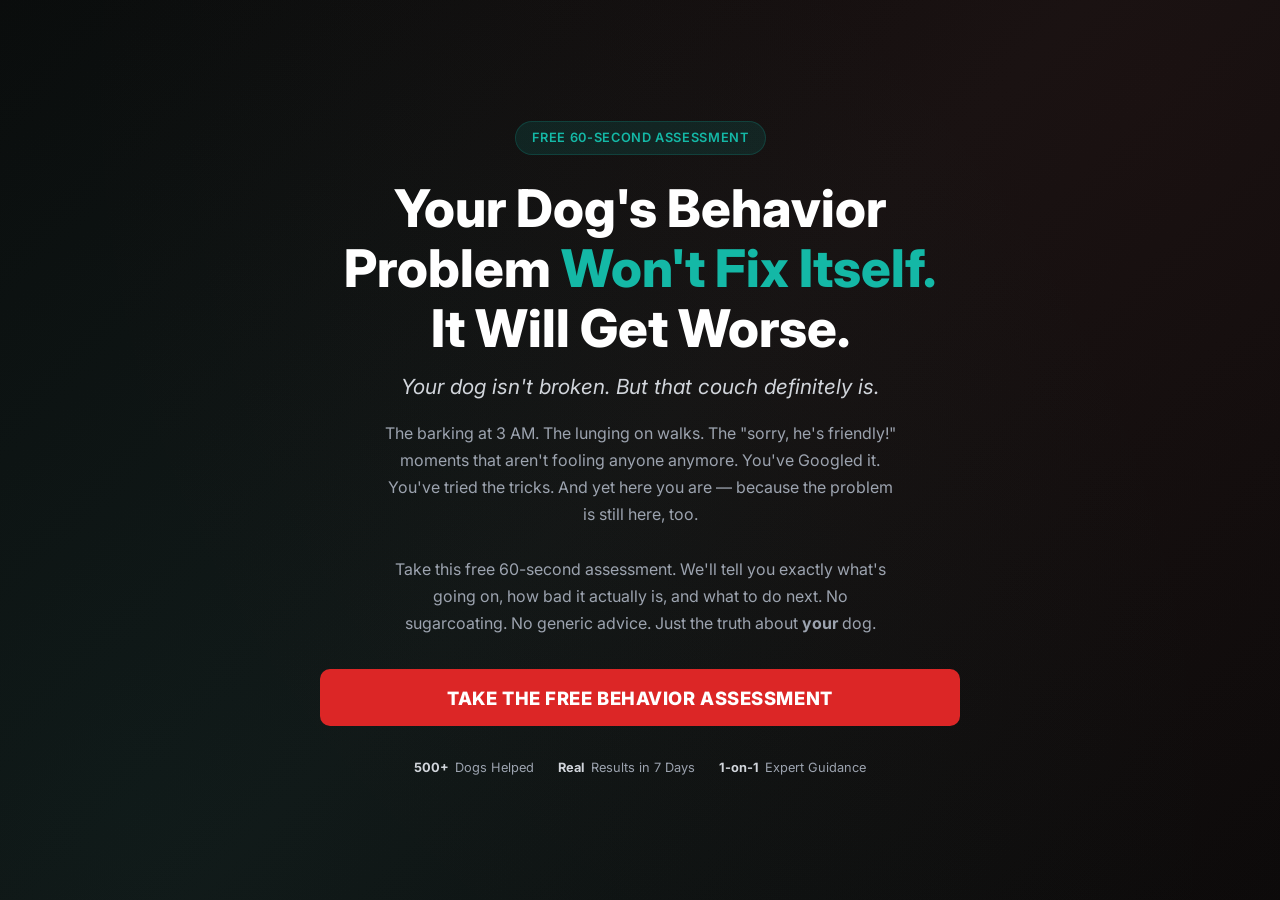
==== index.html @ a30e00c1 "Add interactive dog behavior lead magnet quiz Interactive single-page assessment that captures dog o" ====
<!DOCTYPE html>
<html lang="en">
<head>
  <meta charset="UTF-8">
  <meta name="viewport" content="width=device-width, initial-scale=1.0">
  <meta name="description" content="Free dog behavior assessment from Outlaws K9 Training. Discover your dog's risk score and get an immediate action plan.">
  <title>Free Behavior Assessment | Outlaws K9 Training</title>

  <!-- PLACEHOLDER: Replace with actual favicon -->
  <!-- <link rel="icon" href="assets/images/favicon.ico"> -->

  <!-- Google Fonts: Inter -->
  <link rel="preconnect" href="https://fonts.googleapis.com">
  <link rel="preconnect" href="https://fonts.gstatic.com" crossorigin>
  <link href="https://fonts.googleapis.com/css2?family=Inter:wght@400;600;700;800&display=swap" rel="stylesheet">

  <link rel="stylesheet" href="css/styles.css">
</head>
<body>

  <!-- ===== Section 1: Hero / Hook ===== -->
  <section id="hero" class="section active">
    <div class="hero-content">

      <!-- PLACEHOLDER: Replace with actual logo -->
      <!-- <img src="assets/images/logo.png" alt="Outlaws K9 Training" class="hero-logo"> -->

      <span class="hero-badge">Free 60-Second Assessment</span>

      <h1 class="hero-title">
        Your Dog's Behavior Problem <span class="highlight">Won't Fix Itself.</span><br>
        It Will Get Worse.
      </h1>

      <p class="hero-subtitle">Your dog isn't broken. But that couch definitely is.</p>

      <p class="hero-description">
        The barking at 3 AM. The lunging on walks. The "sorry, he's friendly!" moments that
        aren't fooling anyone anymore. You've Googled it. You've tried the tricks. And yet
        here you are — because the problem is still here, too.
        <br><br>
        Take this free 60-second assessment. We'll tell you exactly what's going on, how
        bad it actually is, and what to do next. No sugarcoating. No generic advice.
        Just the truth about <strong>your</strong> dog.
      </p>

      <div class="hero-cta-wrap">
        <button id="start-quiz-btn" class="btn btn-cta">
          Take the Free Behavior Assessment
        </button>
      </div>

      <div class="trust-badges">
        <span class="trust-badge"><strong>500+</strong> Dogs Helped</span>
        <span class="trust-badge"><strong>Real</strong> Results in 7 Days</span>
        <span class="trust-badge"><strong>1-on-1</strong> Expert Guidance</span>
      </div>
    </div>
  </section>

  <!-- ===== Section 2: Dog Info (Step 1/3) ===== -->
  <section id="dog-info" class="section">
    <div class="container">
      <div class="progress-container">
        <div class="progress-bar">
          <div class="progress-fill" class="progress-fill"></div>
        </div>
        <span class="progress-label" class="progress-label">Step 1 of 3</span>
      </div>

      <h2 class="question-title" style="text-align:center; margin-bottom:0.35rem;">Tell Us About Your Dog</h2>
      <p class="subtext" style="text-align:center; margin-bottom:1.75rem;">We need the basics before we can judge — er, assess — the situation.</p>

      <div id="dog-info-form">
        <!-- Populated by quiz-engine.js -->
      </div>
    </div>
  </section>

  <!-- ===== Section 3: Behavior Selection (Step 2/3) ===== -->
  <section id="quiz" class="section">
    <div class="container">
      <div class="progress-container">
        <div class="progress-bar">
          <div class="progress-fill" class="progress-fill"></div>
        </div>
        <span class="progress-label" class="progress-label">Step 2 of 3</span>
      </div>

      <div id="quiz-form">
        <!-- Populated by quiz-engine.js -->
      </div>
    </div>
  </section>

  <!-- ===== Section 4: Severity Context (Step 3/3) ===== -->
  <section id="severity" class="section">
    <div class="container">
      <div class="progress-container">
        <div class="progress-bar">
          <div class="progress-fill" class="progress-fill"></div>
        </div>
        <span class="progress-label" class="progress-label">Step 3 of 3</span>
      </div>

      <h2 class="question-title" style="text-align:center; margin-bottom:0.35rem;">A Few More Details</h2>
      <p class="subtext" style="text-align:center; margin-bottom:1.75rem;">Almost done. This is the part where we figure out how urgent this really is.</p>

      <div id="severity-form">
        <!-- Populated by quiz-engine.js -->
      </div>
    </div>
  </section>

  <!-- ===== Section 5: Personalized Results ===== -->
  <section id="results" class="section">
    <div id="results-content">
      <!-- Populated by results.js -->
    </div>
  </section>

  <!-- Scripts: data first, then engine, then results renderer -->
  <script src="js/quiz-data.js"></script>
  <script src="js/quiz-engine.js"></script>
  <script src="js/results.js"></script>

</body>
</html>
---- css/styles.css ----
/**
 * Outlaws K9 Training — Behavior Rescue Lead Magnet
 * Styles: Mobile-first, teal/black/red branding
 */

/* ===== Custom Properties ===== */
:root {
  --color-primary: #0d9488;
  --color-primary-dark: #0a7569;
  --color-primary-light: #14b8a6;
  --color-secondary: #0a0a0a;
  --color-accent: #dc2626;
  --color-accent-dark: #b91c1c;
  --color-white: #ffffff;
  --color-gray-50: #f9fafb;
  --color-gray-100: #f3f4f6;
  --color-gray-200: #e5e7eb;
  --color-gray-300: #d1d5db;
  --color-gray-400: #9ca3af;
  --color-gray-600: #4b5563;
  --color-gray-700: #374151;
  --color-gray-800: #1f2937;
  --color-gray-900: #111827;
  --color-yellow: #eab308;
  --color-orange: #f97316;

  --font-sans: 'Inter', -apple-system, BlinkMacSystemFont, 'Segoe UI', sans-serif;
  --font-display: 'Inter', -apple-system, BlinkMacSystemFont, 'Segoe UI', sans-serif;

  --radius-sm: 6px;
  --radius-md: 10px;
  --radius-lg: 16px;
  --radius-xl: 24px;

  --shadow-sm: 0 1px 3px rgba(0,0,0,0.12);
  --shadow-md: 0 4px 12px rgba(0,0,0,0.15);
  --shadow-lg: 0 8px 30px rgba(0,0,0,0.2);

  --transition: 0.3s ease;
}

/* ===== Reset & Base ===== */
*, *::before, *::after {
  box-sizing: border-box;
  margin: 0;
  padding: 0;
}

html {
  font-size: 16px;
  scroll-behavior: smooth;
  -webkit-font-smoothing: antialiased;
}

body {
  font-family: var(--font-sans);
  background: var(--color-secondary);
  color: var(--color-white);
  line-height: 1.6;
  min-height: 100vh;
}

/* ===== Section Visibility ===== */
.section {
  display: none;
  min-height: 100vh;
  padding: 2rem 1rem;
}

.section.active {
  display: flex;
  flex-direction: column;
  align-items: center;
  justify-content: center;
  animation: fadeIn 0.4s ease;
}

@keyframes fadeIn {
  from { opacity: 0; transform: translateY(10px); }
  to { opacity: 1; transform: translateY(0); }
}

/* ===== Container ===== */
.container {
  width: 100%;
  max-width: 640px;
  margin: 0 auto;
  padding: 0 1rem;
}

/* ===== Hero Section ===== */
#hero {
  text-align: center;
  padding: 3rem 1.5rem;
  background: linear-gradient(135deg, var(--color-secondary) 0%, #111 50%, var(--color-secondary) 100%);
  position: relative;
  overflow: hidden;
}

#hero::before {
  content: '';
  position: absolute;
  top: -50%;
  left: -50%;
  width: 200%;
  height: 200%;
  background: radial-gradient(circle at 30% 70%, rgba(13, 148, 136, 0.08) 0%, transparent 50%),
              radial-gradient(circle at 70% 30%, rgba(220, 38, 38, 0.05) 0%, transparent 50%);
  pointer-events: none;
}

.hero-content {
  position: relative;
  z-index: 1;
  max-width: 640px;
  margin: 0 auto;
}

.hero-badge {
  display: inline-block;
  background: rgba(13, 148, 136, 0.15);
  color: var(--color-primary-light);
  padding: 0.35rem 1rem;
  border-radius: 50px;
  font-size: 0.8rem;
  font-weight: 600;
  text-transform: uppercase;
  letter-spacing: 0.05em;
  margin-bottom: 1.5rem;
  border: 1px solid rgba(13, 148, 136, 0.25);
}

.hero-title {
  font-family: var(--font-display);
  font-size: 2rem;
  font-weight: 800;
  line-height: 1.15;
  margin-bottom: 0.75rem;
  color: var(--color-white);
}

.hero-title .highlight {
  color: var(--color-primary-light);
}

.hero-subtitle {
  font-size: 1.15rem;
  color: var(--color-gray-300);
  margin-bottom: 1rem;
  font-style: italic;
}

.hero-description {
  font-size: 1rem;
  color: var(--color-gray-400);
  margin-bottom: 2rem;
  max-width: 520px;
  margin-left: auto;
  margin-right: auto;
  line-height: 1.7;
}

.hero-cta-wrap {
  margin-bottom: 2rem;
}

.trust-badges {
  display: flex;
  justify-content: center;
  gap: 1.5rem;
  flex-wrap: wrap;
  margin-top: 1rem;
}

.trust-badge {
  display: flex;
  align-items: center;
  gap: 0.4rem;
  font-size: 0.8rem;
  color: var(--color-gray-400);
}

.trust-badge strong {
  color: var(--color-gray-300);
}

/* ===== Progress Bar ===== */
.progress-container {
  width: 100%;
  max-width: 640px;
  margin-bottom: 2rem;
}

.progress-bar {
  height: 6px;
  background: var(--color-gray-800);
  border-radius: 3px;
  overflow: hidden;
  margin-bottom: 0.5rem;
}

.progress-fill {
  height: 100%;
  background: var(--color-primary);
  border-radius: 3px;
  transition: width 0.5s ease;
  width: 0%;
}

.progress-label {
  font-size: 0.8rem;
  color: var(--color-gray-400);
  text-align: right;
}

/* ===== Form Elements ===== */
.form-group {
  margin-bottom: 1.75rem;
  text-align: left;
}

.form-group label:not(.radio-option):not(.checkbox-option) {
  display: block;
  font-size: 1.05rem;
  font-weight: 600;
  color: var(--color-white);
  margin-bottom: 0.35rem;
}

.subtext {
  font-size: 0.85rem;
  color: var(--color-gray-400);
  margin-bottom: 0.75rem;
  font-style: italic;
}

input[type="text"],
input[type="email"] {
  width: 100%;
  padding: 0.85rem 1rem;
  font-size: 1rem;
  font-family: var(--font-sans);
  background: var(--color-gray-800);
  border: 2px solid var(--color-gray-700);
  border-radius: var(--radius-md);
  color: var(--color-white);
  transition: border-color var(--transition);
  outline: none;
}

input[type="text"]:focus,
input[type="email"]:focus {
  border-color: var(--color-primary);
}

input[type="text"]::placeholder,
input[type="email"]::placeholder {
  color: var(--color-gray-600);
}

/* ===== Radio & Checkbox Options ===== */
.radio-options,
.checkbox-options {
  display: flex;
  flex-direction: column;
  gap: 0.6rem;
}

.radio-option,
.checkbox-option {
  display: flex;
  align-items: center;
  gap: 0.75rem;
  padding: 0.85rem 1rem;
  background: var(--color-gray-800);
  border: 2px solid var(--color-gray-700);
  border-radius: var(--radius-md);
  cursor: pointer;
  transition: all var(--transition);
  font-size: 0.95rem;
  color: var(--color-gray-200);
}

.radio-option:hover,
.checkbox-option:hover {
  border-color: var(--color-primary);
  background: rgba(13, 148, 136, 0.05);
}

.radio-option.selected,
.checkbox-option.selected {
  border-color: var(--color-primary);
  background: rgba(13, 148, 136, 0.1);
  color: var(--color-white);
}

.radio-option input,
.checkbox-option input {
  accent-color: var(--color-primary);
  width: 18px;
  height: 18px;
  flex-shrink: 0;
}

.option-icon {
  font-size: 1.1rem;
  flex-shrink: 0;
}

.option-text {
  flex: 1;
}

/* ===== Selection Count ===== */
.selection-count {
  font-size: 0.85rem;
  color: var(--color-primary-light);
  font-weight: 600;
  margin-bottom: 0.75rem;
}

/* ===== Question Titles ===== */
.question-title {
  font-size: 1.4rem;
  font-weight: 700;
  color: var(--color-white);
  margin-bottom: 0.35rem;
}

.question-title-sm {
  font-size: 1.1rem;
  font-weight: 600;
  color: var(--color-white);
  margin-bottom: 0.25rem;
}

/* ===== Buttons ===== */
.btn {
  display: inline-flex;
  align-items: center;
  justify-content: center;
  padding: 0.85rem 2rem;
  font-size: 1rem;
  font-weight: 700;
  font-family: var(--font-sans);
  border: none;
  border-radius: var(--radius-md);
  cursor: pointer;
  transition: all var(--transition);
  text-decoration: none;
  gap: 0.5rem;
}

.btn-primary {
  background: var(--color-primary);
  color: var(--color-white);
}

.btn-primary:hover {
  background: var(--color-primary-dark);
  transform: translateY(-1px);
  box-shadow: var(--shadow-md);
}

.btn-secondary {
  background: transparent;
  color: var(--color-gray-300);
  border: 2px solid var(--color-gray-600);
}

.btn-secondary:hover {
  border-color: var(--color-gray-400);
  color: var(--color-white);
}

.btn-large {
  padding: 1rem 2.5rem;
  font-size: 1.1rem;
}

.btn-cta {
  display: block;
  width: 100%;
  padding: 1.1rem 2rem;
  font-size: 1.15rem;
  font-weight: 800;
  background: var(--color-accent);
  color: var(--color-white);
  text-align: center;
  border-radius: var(--radius-md);
  text-transform: uppercase;
  letter-spacing: 0.03em;
  margin: 1.5rem 0;
}

.btn-cta:hover {
  background: var(--color-accent-dark);
  transform: translateY(-2px);
  box-shadow: 0 4px 20px rgba(220, 38, 38, 0.4);
}

.btn-email {
  background: var(--color-primary);
  color: var(--color-white);
  padding: 0.85rem 1.5rem;
  white-space: nowrap;
}

.btn-email:hover {
  background: var(--color-primary-dark);
}

.btn-success {
  background: var(--color-primary) !important;
  opacity: 0.8;
}

/* ===== Quiz Navigation ===== */
.quiz-nav {
  display: flex;
  justify-content: space-between;
  align-items: center;
  margin-top: 2rem;
  gap: 1rem;
}

/* ===== Shake Animation ===== */
@keyframes shake {
  0%, 100% { transform: translateX(0); }
  10%, 30%, 50%, 70%, 90% { transform: translateX(-4px); }
  20%, 40%, 60%, 80% { transform: translateX(4px); }
}

.shake {
  animation: shake 0.6s ease;
  border-color: var(--color-accent) !important;
}

/* ===== Results Section ===== */
#results {
  justify-content: flex-start;
  padding-top: 2rem;
}

#results-content {
  width: 100%;
  max-width: 720px;
  margin: 0 auto;
}

.results-header {
  text-align: center;
  margin-bottom: 2rem;
}

.results-title {
  font-size: 1.6rem;
  font-weight: 800;
  margin-bottom: 0.5rem;
}

.dog-name-highlight {
  color: var(--color-primary-light);
}

.results-subtitle {
  font-size: 1rem;
  color: var(--color-gray-400);
  font-style: italic;
}

/* ===== Risk Gauge ===== */
.gauge-container {
  text-align: center;
  margin-bottom: 2rem;
}

.gauge {
  width: 220px;
  height: 110px;
  margin: 0 auto;
  overflow: hidden;
  position: relative;
}

.gauge-body {
  width: 100%;
  height: 0;
  padding-bottom: 50%;
  background: var(--color-gray-800);
  border-top-left-radius: 110px;
  border-top-right-radius: 110px;
  position: relative;
  overflow: hidden;
}

.gauge-fill {
  position: absolute;
  top: 100%;
  left: 0;
  width: inherit;
  height: 100%;
  background: linear-gradient(90deg, var(--color-yellow), var(--color-orange), var(--color-accent));
  transform-origin: center top;
  transform: rotate(-90deg);
  transition: transform 0.1s linear;
}

.gauge-cover {
  width: 75%;
  height: 150%;
  background: var(--color-secondary);
  border-radius: 50%;
  position: absolute;
  top: 25%;
  left: 50%;
  transform: translateX(-50%);
  display: flex;
  align-items: center;
  justify-content: center;
  padding-top: 1.5rem;
}

.gauge-percentage {
  font-size: 2.2rem;
  font-weight: 800;
  color: var(--color-white);
}

.gauge-label-wrap {
  text-align: center;
  margin-top: 0.75rem;
}

.gauge-risk-label {
  display: inline-block;
  padding: 0.4rem 1.25rem;
  border-radius: 50px;
  font-size: 0.9rem;
  font-weight: 700;
  text-transform: uppercase;
  letter-spacing: 0.05em;
}

.gauge-risk-label.moderate {
  background: rgba(234, 179, 8, 0.15);
  color: var(--color-yellow);
  border: 1px solid rgba(234, 179, 8, 0.3);
}

.gauge-risk-label.high {
  background: rgba(249, 115, 22, 0.15);
  color: var(--color-orange);
  border: 1px solid rgba(249, 115, 22, 0.3);
}

.gauge-risk-label.critical {
  background: rgba(220, 38, 38, 0.15);
  color: var(--color-accent);
  border: 1px solid rgba(220, 38, 38, 0.3);
}

/* ===== Breed Warning ===== */
.breed-warning {
  display: flex;
  gap: 1rem;
  background: rgba(220, 38, 38, 0.08);
  border: 1px solid rgba(220, 38, 38, 0.25);
  border-radius: var(--radius-md);
  padding: 1.25rem;
  margin-bottom: 2rem;
}

.warning-icon {
  font-size: 1.5rem;
  flex-shrink: 0;
}

.warning-content strong {
  display: block;
  color: var(--color-accent);
  margin-bottom: 0.4rem;
  font-size: 0.95rem;
}

.warning-content p {
  font-size: 0.9rem;
  color: var(--color-gray-300);
  line-height: 1.6;
}

/* ===== Behavior Cards ===== */
.behavior-cards-section {
  margin-bottom: 2rem;
}

.section-heading {
  font-size: 1.4rem;
  font-weight: 700;
  color: var(--color-white);
  margin-bottom: 0.4rem;
}

.section-intro {
  font-size: 0.95rem;
  color: var(--color-gray-400);
  margin-bottom: 1.5rem;
}

.behavior-card {
  background: var(--color-gray-900);
  border: 1px solid var(--color-gray-700);
  border-radius: var(--radius-lg);
  padding: 1.5rem;
  margin-bottom: 1.5rem;
  transition: border-color var(--transition);
}

.behavior-card:hover {
  border-color: var(--color-primary);
}

.card-header {
  display: flex;
  align-items: flex-start;
  gap: 1rem;
  margin-bottom: 1.25rem;
}

.card-number {
  display: flex;
  align-items: center;
  justify-content: center;
  width: 36px;
  height: 36px;
  background: var(--color-primary);
  color: var(--color-white);
  border-radius: 50%;
  font-size: 0.85rem;
  font-weight: 800;
  flex-shrink: 0;
}

.card-title {
  font-size: 1.2rem;
  font-weight: 700;
  color: var(--color-white);
  margin-bottom: 0.15rem;
}

.card-subtitle {
  font-size: 0.85rem;
  color: var(--color-gray-400);
  font-style: italic;
}

.card-consequence {
  margin-bottom: 1.25rem;
}

.card-consequence h4,
.card-actions h4 {
  font-size: 0.85rem;
  font-weight: 700;
  text-transform: uppercase;
  letter-spacing: 0.06em;
  color: var(--color-primary-light);
  margin-bottom: 0.5rem;
}

.card-consequence p {
  font-size: 0.95rem;
  color: var(--color-gray-300);
  line-height: 1.7;
}

.card-actions {
  margin-bottom: 1.25rem;
}

.card-actions ol {
  padding-left: 1.25rem;
}

.card-actions li {
  font-size: 0.9rem;
  color: var(--color-gray-300);
  margin-bottom: 0.6rem;
  line-height: 1.6;
}

.card-actions li::marker {
  color: var(--color-primary);
  font-weight: 700;
}

.card-escalation {
  display: flex;
  gap: 0.75rem;
  background: rgba(220, 38, 38, 0.06);
  border-left: 3px solid var(--color-accent);
  padding: 1rem;
  border-radius: 0 var(--radius-sm) var(--radius-sm) 0;
}

.escalation-icon {
  flex-shrink: 0;
  font-size: 1.1rem;
}

.card-escalation p {
  font-size: 0.85rem;
  color: var(--color-gray-300);
  line-height: 1.6;
}

/* ===== Escalation Block ===== */
.escalation-block {
  background: linear-gradient(135deg, rgba(13, 148, 136, 0.08) 0%, rgba(220, 38, 38, 0.06) 100%);
  border: 1px solid var(--color-gray-700);
  border-radius: var(--radius-lg);
  padding: 2rem;
  text-align: center;
  margin-bottom: 2rem;
}

.escalation-title {
  font-size: 1.3rem;
  font-weight: 800;
  color: var(--color-white);
  margin-bottom: 0.75rem;
}

.escalation-text {
  font-size: 1rem;
  color: var(--color-gray-300);
  line-height: 1.8;
  max-width: 580px;
  margin: 0 auto;
}

/* ===== CTA Block ===== */
.cta-block {
  margin-bottom: 2rem;
}

.cta-inner {
  background: linear-gradient(135deg, #0f1419 0%, #111827 100%);
  border: 2px solid var(--color-primary);
  border-radius: var(--radius-xl);
  padding: 2.5rem 1.5rem;
  text-align: center;
}

.cta-title {
  font-size: 1.6rem;
  font-weight: 800;
  color: var(--color-white);
  margin-bottom: 0.35rem;
}

.cta-subtitle {
  font-size: 1rem;
  color: var(--color-gray-400);
  font-style: italic;
  margin-bottom: 1.25rem;
}

.cta-description p {
  font-size: 0.95rem;
  color: var(--color-gray-300);
  line-height: 1.7;
  margin-bottom: 1.25rem;
}

.cta-features {
  list-style: none;
  text-align: left;
  margin-bottom: 1.5rem;
  padding: 0;
}

.cta-features li {
  padding: 0.5rem 0;
  padding-left: 1.75rem;
  position: relative;
  font-size: 0.95rem;
  color: var(--color-gray-200);
}

.cta-features li::before {
  content: '✓';
  position: absolute;
  left: 0;
  color: var(--color-primary-light);
  font-weight: 700;
}

.cta-urgency {
  background: rgba(220, 38, 38, 0.08);
  border: 1px solid rgba(220, 38, 38, 0.2);
  border-radius: var(--radius-md);
  padding: 1rem;
  margin-bottom: 0.5rem;
}

.urgency-text {
  font-size: 1rem;
  color: var(--color-white);
  margin-bottom: 0.25rem;
}

.urgency-text strong {
  color: var(--color-accent);
}

.urgency-subtext {
  font-size: 0.8rem;
  color: var(--color-gray-400);
}

/* ===== Trust Stats ===== */
.cta-trust {
  display: flex;
  justify-content: center;
  gap: 2rem;
  margin-top: 1.5rem;
  flex-wrap: wrap;
}

.trust-item {
  text-align: center;
}

.trust-number {
  display: block;
  font-size: 1.3rem;
  font-weight: 800;
  color: var(--color-primary-light);
}

.trust-label {
  font-size: 0.75rem;
  color: var(--color-gray-400);
  text-transform: uppercase;
  letter-spacing: 0.04em;
}

/* ===== Testimonial ===== */
.testimonial {
  margin-top: 1.5rem;
  padding-top: 1.5rem;
  border-top: 1px solid var(--color-gray-700);
}

.testimonial-text {
  font-size: 0.95rem;
  color: var(--color-gray-300);
  font-style: italic;
  line-height: 1.6;
  margin-bottom: 0.5rem;
}

.testimonial-author {
  font-size: 0.8rem;
  color: var(--color-gray-500);
  font-weight: 600;
}

/* ===== Email Capture ===== */
.email-capture {
  margin-bottom: 3rem;
}

.email-inner {
  background: var(--color-gray-900);
  border: 1px solid var(--color-gray-700);
  border-radius: var(--radius-lg);
  padding: 2rem 1.5rem;
  text-align: center;
}

.email-inner h3 {
  font-size: 1.15rem;
  font-weight: 700;
  color: var(--color-white);
  margin-bottom: 0.5rem;
}

.email-inner > p {
  font-size: 0.9rem;
  color: var(--color-gray-400);
  margin-bottom: 1.25rem;
  line-height: 1.6;
}

.email-form {
  display: flex;
  gap: 0.75rem;
  max-width: 480px;
  margin: 0 auto 0.75rem;
}

.email-input {
  flex: 1;
  min-width: 0;
}

.email-note {
  font-size: 0.8rem;
  color: var(--color-gray-500);
  font-style: italic;
}

/* ===== Responsive ===== */

/* Tablet */
@media (min-width: 768px) {
  .hero-title {
    font-size: 2.75rem;
  }

  .hero-subtitle {
    font-size: 1.3rem;
  }

  .section {
    padding: 3rem 2rem;
  }

  .results-title {
    font-size: 2rem;
  }

  .gauge {
    width: 280px;
    height: 140px;
  }

  .gauge-body {
    border-top-left-radius: 140px;
    border-top-right-radius: 140px;
  }

  .gauge-percentage {
    font-size: 2.8rem;
  }

  .cta-inner {
    padding: 3rem 2.5rem;
  }
}

/* Desktop */
@media (min-width: 1024px) {
  .hero-title {
    font-size: 3.25rem;
  }

  #results-content {
    max-width: 800px;
  }

  .cta-trust {
    gap: 3rem;
  }
}

/* Small screens: stack email form */
@media (max-width: 480px) {
  .email-form {
    flex-direction: column;
  }

  .btn-cta {
    font-size: 1rem;
    padding: 1rem 1.5rem;
  }

  .cta-trust {
    gap: 1rem;
  }

  .quiz-nav {
    flex-direction: column-reverse;
  }

  .quiz-nav .btn {
    width: 100%;
  }
}
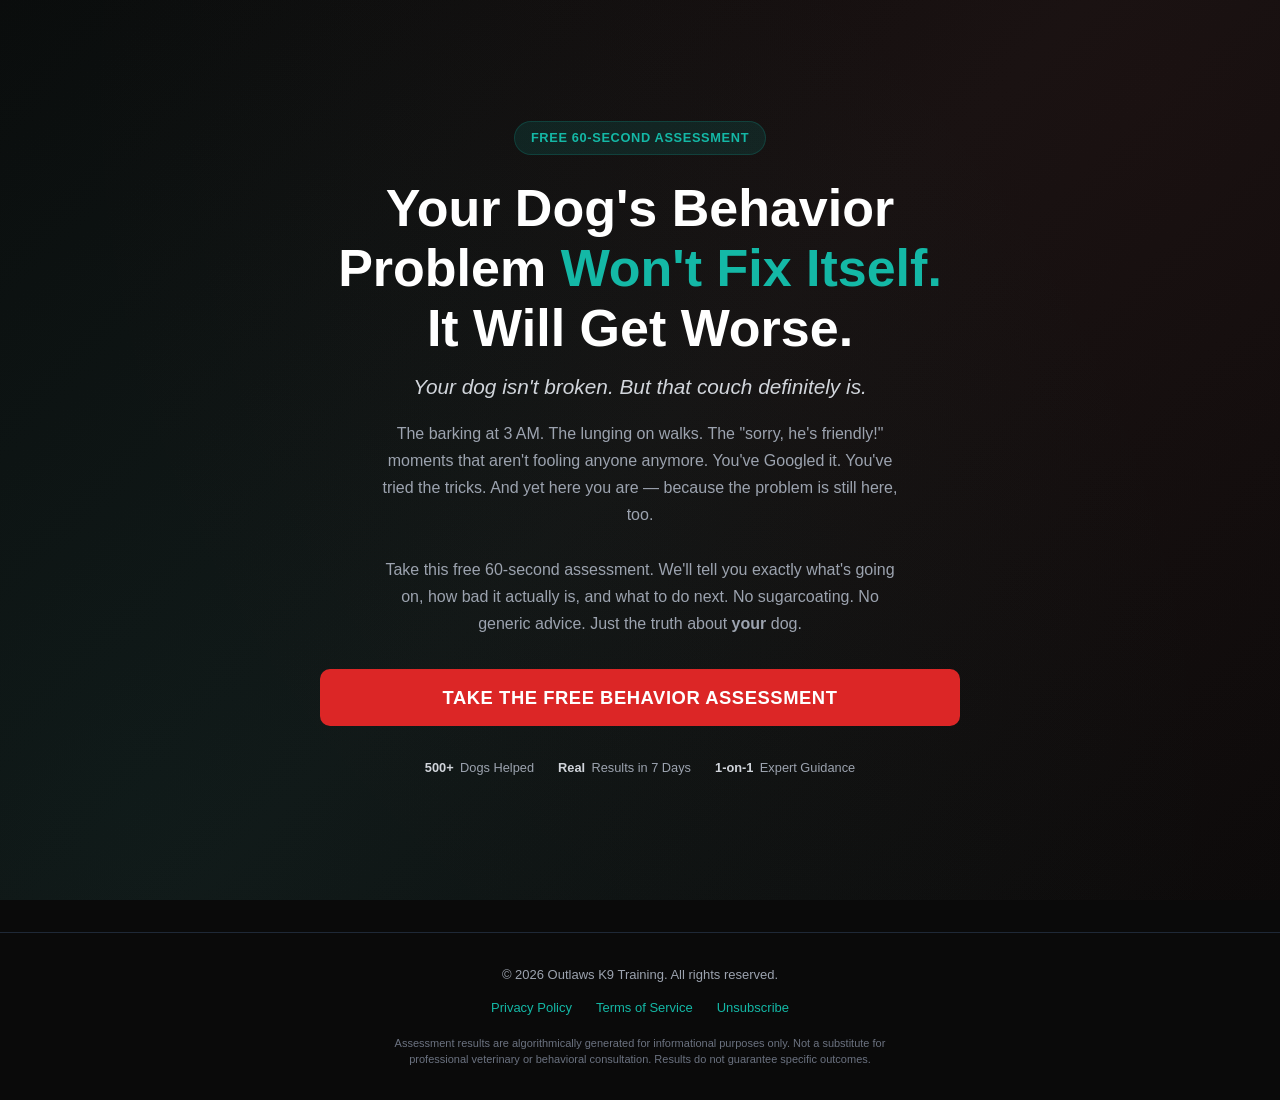
==== commit 31438660: "Add TCPA/CAN-SPAM/DNC compliance layer and security hardening Implement comprehensive regulatory com" ====
--- a/index.html
+++ b/index.html
@@ -8,6 +8,9 @@
 
   <!-- PLACEHOLDER: Replace with actual favicon -->
   <!-- <link rel="icon" href="assets/images/favicon.ico"> -->
+
+  <!-- Security: CSP meta tag fallback (primary headers in _headers file) -->
+  <meta http-equiv="Content-Security-Policy" content="default-src 'self'; script-src 'self'; style-src 'self' https://fonts.googleapis.com 'unsafe-inline'; font-src https://fonts.gstatic.com; connect-src 'self' https://*.supabase.co; img-src 'self' data:; frame-ancestors 'none';">
 
   <!-- Google Fonts: Inter -->
   <link rel="preconnect" href="https://fonts.googleapis.com">
@@ -119,10 +122,24 @@
     </div>
   </section>
 
-  <!-- Scripts: data first, then engine, then results renderer -->
+  <!-- Site Footer -->
+  <footer class="site-footer">
+    <div class="footer-content">
+      <p class="footer-brand">&copy; 2026 Outlaws K9 Training. All rights reserved.</p>
+      <nav class="footer-links">
+        <a href="privacy-policy.html">Privacy Policy</a>
+        <a href="terms-of-service.html">Terms of Service</a>
+        <a href="unsubscribe.html">Unsubscribe</a>
+      </nav>
+      <p class="footer-disclaimer">Assessment results are algorithmically generated for informational purposes only. Not a substitute for professional veterinary or behavioral consultation. Results do not guarantee specific outcomes.</p>
+    </div>
+  </footer>
+
+  <!-- Scripts: data first, then engine, then results renderer, then compliance -->
   <script src="js/quiz-data.js"></script>
   <script src="js/quiz-engine.js"></script>
   <script src="js/results.js"></script>
+  <script src="js/compliance.js"></script>
 
 </body>
 </html>
--- a/css/styles.css
+++ b/css/styles.css
@@ -475,7 +475,7 @@
   margin-bottom: 2rem;
 }
 
-.gauge {
+.gauge-arc {
   width: 220px;
   height: 110px;
   margin: 0 auto;
@@ -506,30 +506,20 @@
   transition: transform 0.1s linear;
 }
 
-.gauge-cover {
-  width: 75%;
-  height: 150%;
-  background: var(--color-secondary);
-  border-radius: 50%;
-  position: absolute;
-  top: 25%;
-  left: 50%;
-  transform: translateX(-50%);
-  display: flex;
+/* Percentage + label displayed below the arc — no clipping */
+.gauge-stats {
+  display: flex;
+  flex-direction: column;
   align-items: center;
-  justify-content: center;
-  padding-top: 1.5rem;
+  gap: 0.5rem;
+  margin-top: 0.75rem;
 }
 
 .gauge-percentage {
-  font-size: 2.2rem;
+  font-size: 2.8rem;
   font-weight: 800;
   color: var(--color-white);
-}
-
-.gauge-label-wrap {
-  text-align: center;
-  margin-top: 0.75rem;
+  line-height: 1;
 }
 
 .gauge-risk-label {
@@ -932,7 +922,7 @@
     font-size: 2rem;
   }
 
-  .gauge {
+  .gauge-arc {
     width: 280px;
     height: 140px;
   }
@@ -989,3 +979,376 @@
     width: 100%;
   }
 }
+
+/* ============================================================
+   COMPLIANCE & LEGAL STYLES
+   Lead capture form, consent checkboxes, legal pages, footer
+   ============================================================ */
+
+/* --- Lead Capture Form --- */
+
+.lead-form {
+  display: flex;
+  flex-direction: column;
+  gap: 1rem;
+}
+
+.form-group {
+  display: flex;
+  flex-direction: column;
+  gap: 0.375rem;
+}
+
+.form-label {
+  font-size: 0.875rem;
+  font-weight: 600;
+  color: #d1d5db;
+}
+
+.form-label .required {
+  color: #dc2626;
+}
+
+.form-label .optional {
+  font-weight: 400;
+  color: #9ca3af;
+  font-size: 0.8125rem;
+}
+
+.form-input {
+  padding: 0.75rem 1rem;
+  border: 1px solid #374151;
+  border-radius: 0.5rem;
+  background: #111827;
+  color: #f9fafb;
+  font-size: 1rem;
+  font-family: "Inter", sans-serif;
+  transition: border-color 0.2s;
+}
+
+.form-input:focus {
+  outline: none;
+  border-color: #0d9488;
+  box-shadow: 0 0 0 2px rgba(13, 148, 136, 0.25);
+}
+
+/* Honeypot field — invisible to real users */
+.ohnohoney {
+  opacity: 0;
+  position: absolute;
+  top: 0;
+  left: 0;
+  height: 0;
+  width: 0;
+  z-index: -1;
+  overflow: hidden;
+  pointer-events: none;
+}
+
+/* --- Consent Checkboxes --- */
+
+.consent-group {
+  padding: 0.75rem 0;
+}
+
+.consent-label {
+  display: flex;
+  align-items: flex-start;
+  gap: 0.75rem;
+  cursor: pointer;
+  line-height: 1.5;
+}
+
+.consent-label input[type="checkbox"] {
+  margin-top: 0.25rem;
+  min-width: 18px;
+  min-height: 18px;
+  accent-color: #0d9488;
+  cursor: pointer;
+}
+
+.consent-text {
+  font-size: 0.8125rem;
+  color: #d1d5db;
+  line-height: 1.55;
+}
+
+.consent-text a {
+  color: #14b8a6;
+  text-decoration: underline;
+}
+
+.consent-text strong {
+  color: #f9fafb;
+}
+
+.sms-consent-group {
+  background: rgba(13, 148, 136, 0.06);
+  border: 1px solid #1f2937;
+  border-radius: 0.5rem;
+  padding: 0.875rem;
+}
+
+/* --- Form Error & Legal Links --- */
+
+.form-error {
+  display: none;
+  color: #dc2626;
+  font-size: 0.875rem;
+  font-weight: 500;
+  padding: 0.5rem 0;
+}
+
+.legal-links {
+  font-size: 0.75rem;
+  color: #9ca3af;
+  text-align: center;
+  margin-top: 0.5rem;
+}
+
+.legal-links a {
+  color: #14b8a6;
+  text-decoration: underline;
+}
+
+.ai-disclaimer {
+  font-size: 0.6875rem;
+  color: #6b7280;
+  text-align: center;
+  margin-top: 1rem;
+  line-height: 1.5;
+  font-style: italic;
+}
+
+/* --- Site Footer --- */
+
+.site-footer {
+  background: #0a0a0a;
+  border-top: 1px solid #1f2937;
+  padding: 2rem 1.5rem;
+  margin-top: 2rem;
+}
+
+.footer-content {
+  max-width: 640px;
+  margin: 0 auto;
+  text-align: center;
+}
+
+.footer-brand {
+  font-size: 0.8125rem;
+  color: #9ca3af;
+  margin-bottom: 0.75rem;
+}
+
+.footer-links {
+  display: flex;
+  justify-content: center;
+  gap: 1.5rem;
+  flex-wrap: wrap;
+  margin-bottom: 1rem;
+}
+
+.footer-links a {
+  font-size: 0.8125rem;
+  color: #14b8a6;
+  text-decoration: none;
+  transition: color 0.2s;
+}
+
+.footer-links a:hover {
+  color: #0d9488;
+  text-decoration: underline;
+}
+
+.footer-disclaimer {
+  font-size: 0.6875rem;
+  color: #6b7280;
+  line-height: 1.5;
+  max-width: 500px;
+  margin: 0 auto;
+}
+
+/* ============================================================
+   LEGAL PAGES (Privacy, Terms, Unsubscribe)
+   ============================================================ */
+
+.legal-page {
+  background: #0a0a0a;
+  color: #d1d5db;
+  min-height: 100vh;
+}
+
+.legal-container {
+  max-width: 720px;
+  margin: 0 auto;
+  padding: 2rem 1.5rem 3rem;
+}
+
+.legal-nav {
+  margin-bottom: 2rem;
+}
+
+.legal-back {
+  color: #14b8a6;
+  text-decoration: none;
+  font-size: 0.875rem;
+  font-weight: 600;
+}
+
+.legal-back:hover {
+  text-decoration: underline;
+}
+
+.legal-page h1 {
+  font-size: 2rem;
+  font-weight: 800;
+  color: #f9fafb;
+  margin-bottom: 0.5rem;
+}
+
+.legal-updated {
+  font-size: 0.875rem;
+  color: #9ca3af;
+  margin-bottom: 2rem;
+}
+
+.legal-section {
+  margin-bottom: 2rem;
+}
+
+.legal-section h2 {
+  font-size: 1.25rem;
+  font-weight: 700;
+  color: #f9fafb;
+  margin-bottom: 0.75rem;
+}
+
+.legal-section h3 {
+  font-size: 1.0625rem;
+  font-weight: 600;
+  color: #e5e7eb;
+  margin-top: 1rem;
+  margin-bottom: 0.5rem;
+}
+
+.legal-section p {
+  font-size: 0.9375rem;
+  line-height: 1.7;
+  margin-bottom: 0.75rem;
+}
+
+.legal-section ul,
+.legal-section ol {
+  padding-left: 1.5rem;
+  margin-bottom: 0.75rem;
+}
+
+.legal-section li {
+  font-size: 0.9375rem;
+  line-height: 1.7;
+  margin-bottom: 0.375rem;
+}
+
+.legal-section a {
+  color: #14b8a6;
+  text-decoration: underline;
+}
+
+.legal-section address {
+  font-style: normal;
+  font-size: 0.9375rem;
+  line-height: 1.7;
+  margin-top: 0.5rem;
+}
+
+.legal-footer {
+  border-top: 1px solid #1f2937;
+  margin-top: 3rem;
+  padding-top: 1.5rem;
+  text-align: center;
+}
+
+.legal-footer p {
+  font-size: 0.8125rem;
+  color: #9ca3af;
+  margin-bottom: 0.5rem;
+}
+
+.legal-footer a {
+  color: #14b8a6;
+  text-decoration: none;
+  margin: 0 0.5rem;
+}
+
+.legal-footer a:hover {
+  text-decoration: underline;
+}
+
+/* --- Unsubscribe Page --- */
+
+.unsub-container {
+  max-width: 520px;
+}
+
+.unsub-intro {
+  font-size: 1rem;
+  color: #d1d5db;
+  margin-bottom: 2rem;
+  line-height: 1.6;
+}
+
+.unsub-form {
+  display: flex;
+  flex-direction: column;
+  gap: 1.25rem;
+  margin-bottom: 2rem;
+}
+
+.unsub-options {
+  display: flex;
+  flex-direction: column;
+  gap: 0.75rem;
+}
+
+.unsub-success {
+  background: rgba(13, 148, 136, 0.1);
+  border: 1px solid #0d9488;
+  border-radius: 0.75rem;
+  padding: 1.5rem;
+  margin-bottom: 2rem;
+  text-align: center;
+}
+
+.unsub-success h2 {
+  font-size: 1.25rem;
+  color: #14b8a6;
+  margin-bottom: 0.75rem;
+}
+
+.unsub-success p {
+  font-size: 0.9375rem;
+  color: #d1d5db;
+  line-height: 1.6;
+  margin-bottom: 0.5rem;
+}
+
+.unsub-success a {
+  color: #14b8a6;
+}
+
+.unsub-note {
+  font-size: 0.875rem;
+  color: #9ca3af;
+  margin-top: 2rem;
+  line-height: 1.6;
+}
+
+.unsub-note strong {
+  color: #f9fafb;
+}
+
+.unsub-note address {
+  font-style: normal;
+  margin-top: 0.5rem;
+}
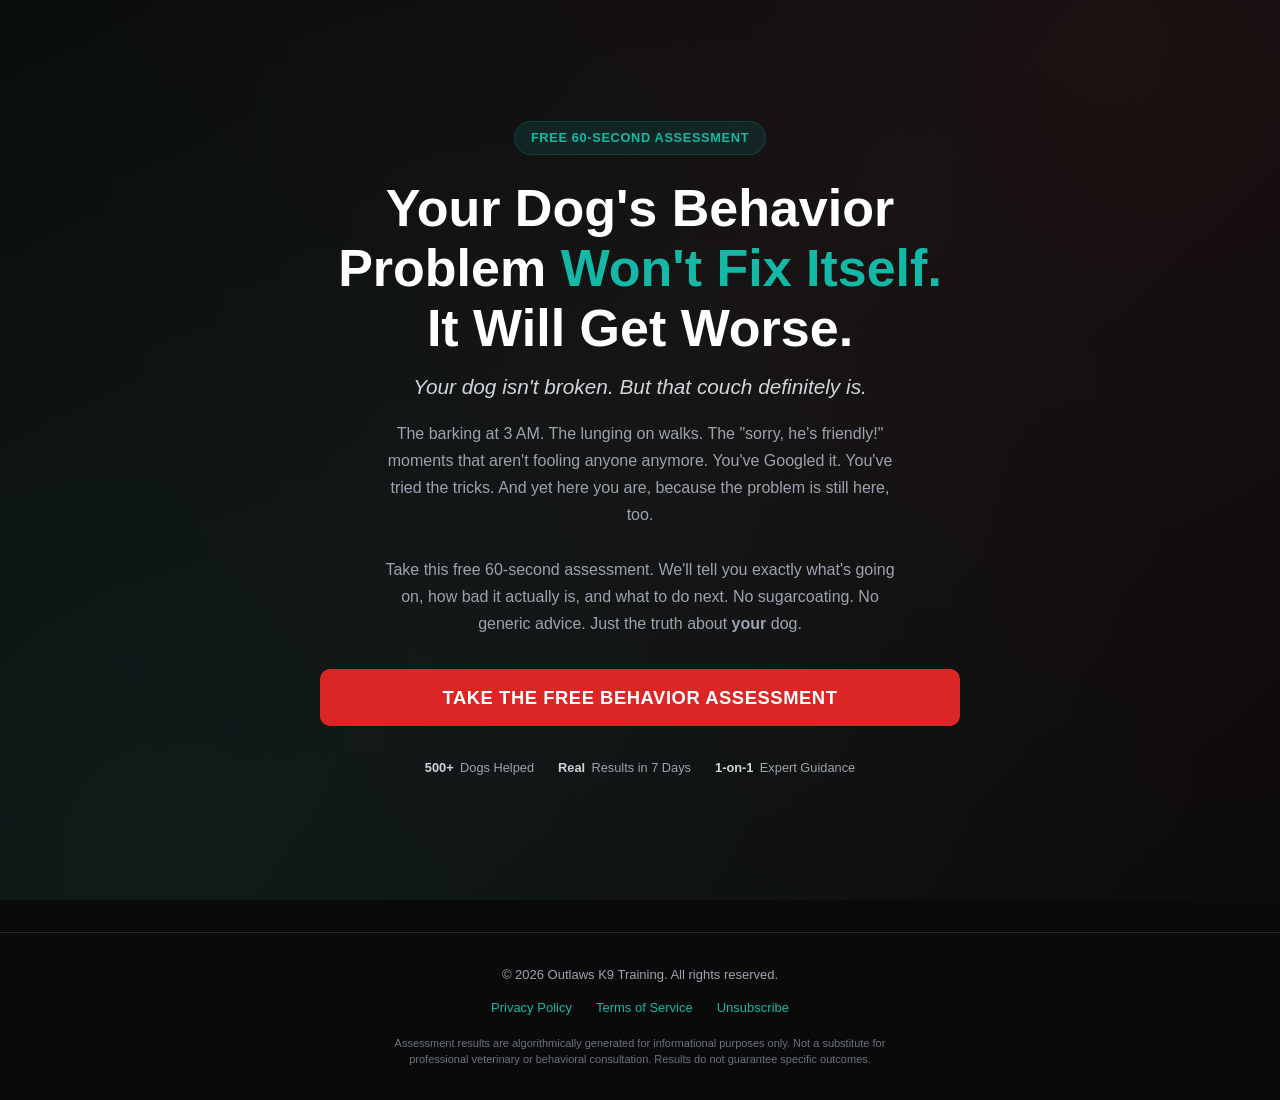
==== commit fb93de64: "Gate report behind contact form and remove em dashes Require name, email, and phone before showing t" ====
--- a/index.html
+++ b/index.html
@@ -40,7 +40,7 @@
       <p class="hero-description">
         The barking at 3 AM. The lunging on walks. The "sorry, he's friendly!" moments that
         aren't fooling anyone anymore. You've Googled it. You've tried the tricks. And yet
-        here you are — because the problem is still here, too.
+        here you are, because the problem is still here, too.
         <br><br>
         Take this free 60-second assessment. We'll tell you exactly what's going on, how
         bad it actually is, and what to do next. No sugarcoating. No generic advice.
@@ -72,7 +72,7 @@
       </div>
 
       <h2 class="question-title" style="text-align:center; margin-bottom:0.35rem;">Tell Us About Your Dog</h2>
-      <p class="subtext" style="text-align:center; margin-bottom:1.75rem;">We need the basics before we can judge — er, assess — the situation.</p>
+      <p class="subtext" style="text-align:center; margin-bottom:1.75rem;">We need the basics before we can judge... er, assess... the situation.</p>
 
       <div id="dog-info-form">
         <!-- Populated by quiz-engine.js -->
--- a/css/styles.css
+++ b/css/styles.css
@@ -1,5 +1,5 @@
 /**
- * Outlaws K9 Training — Behavior Rescue Lead Magnet
+ * Outlaws K9 Training - Behavior Rescue Lead Magnet
  * Styles: Mobile-first, teal/black/red branding
  */
 
@@ -506,7 +506,7 @@
   transition: transform 0.1s linear;
 }
 
-/* Percentage + label displayed below the arc — no clipping */
+/* Percentage + label displayed below the arc - no clipping */
 .gauge-stats {
   display: flex;
   flex-direction: column;
@@ -1032,7 +1032,7 @@
   box-shadow: 0 0 0 2px rgba(13, 148, 136, 0.25);
 }
 
-/* Honeypot field — invisible to real users */
+/* Honeypot field - invisible to real users */
 .ohnohoney {
   opacity: 0;
   position: absolute;
